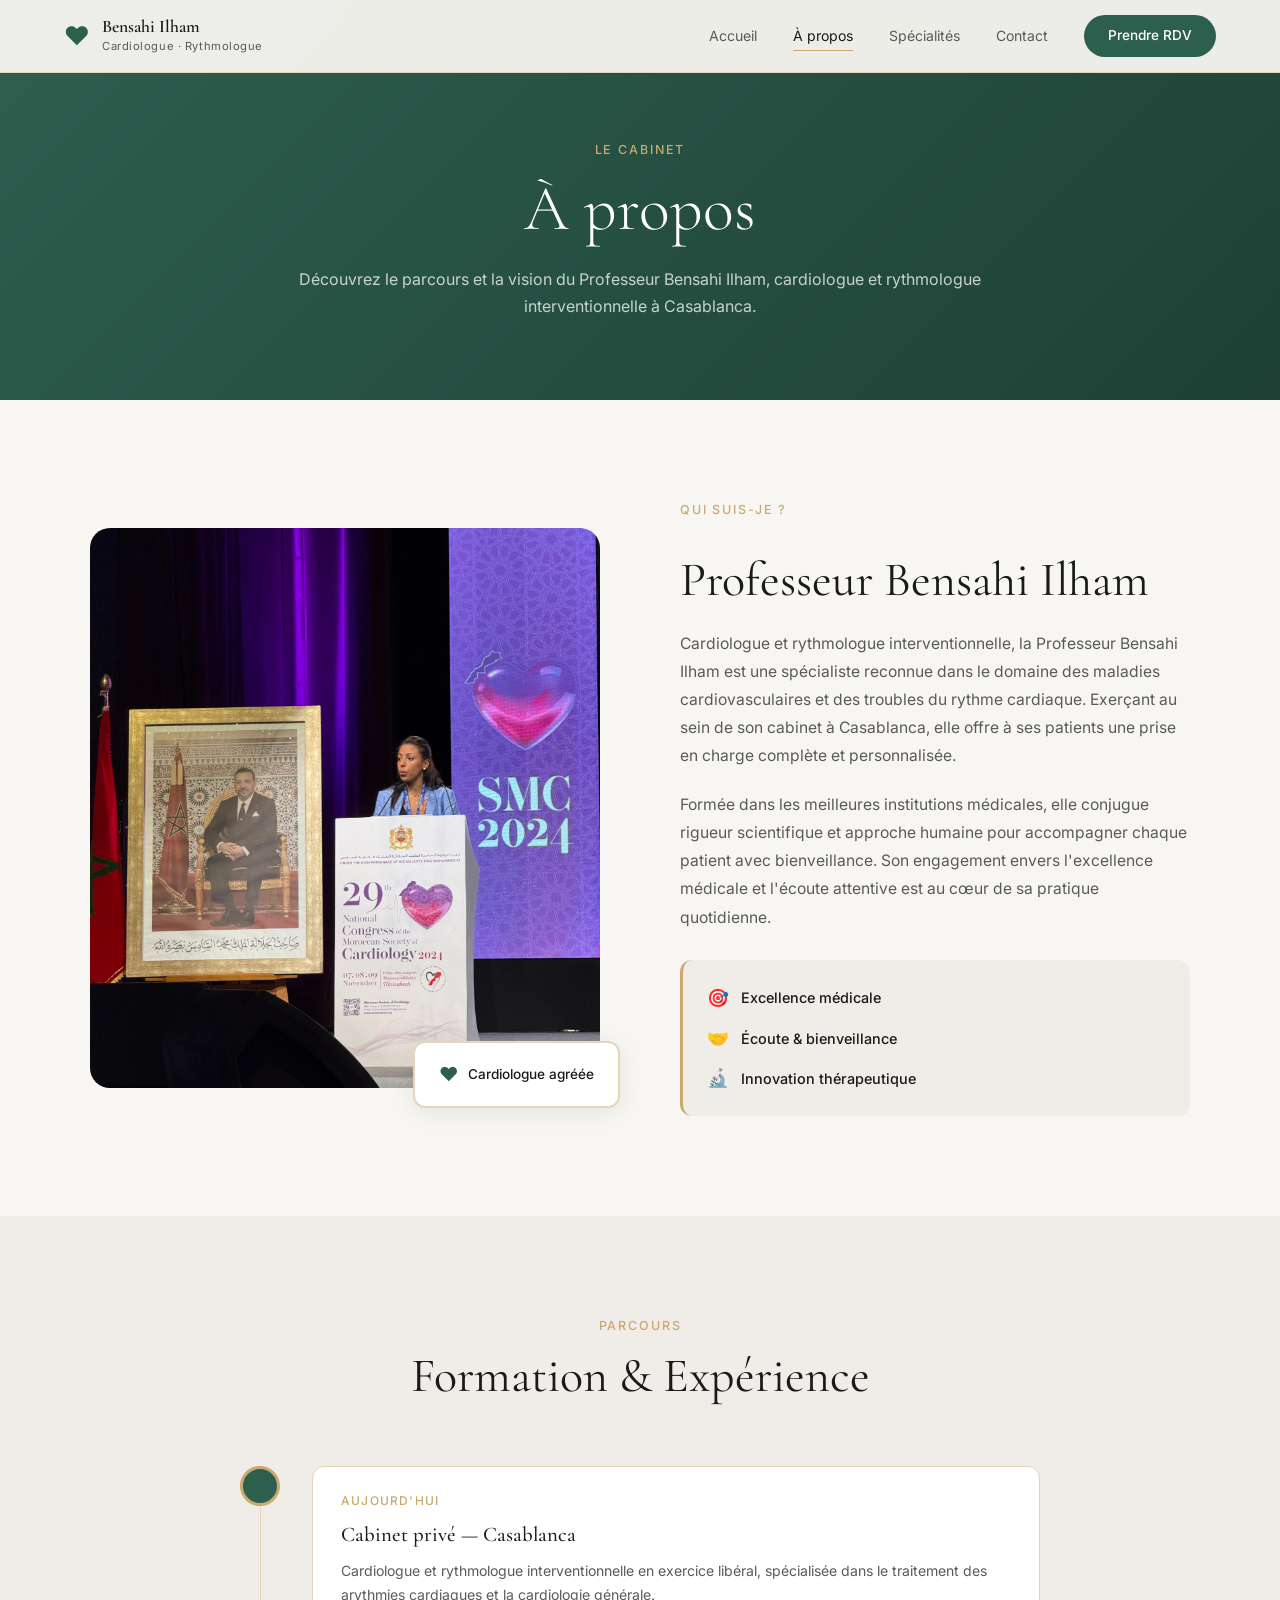
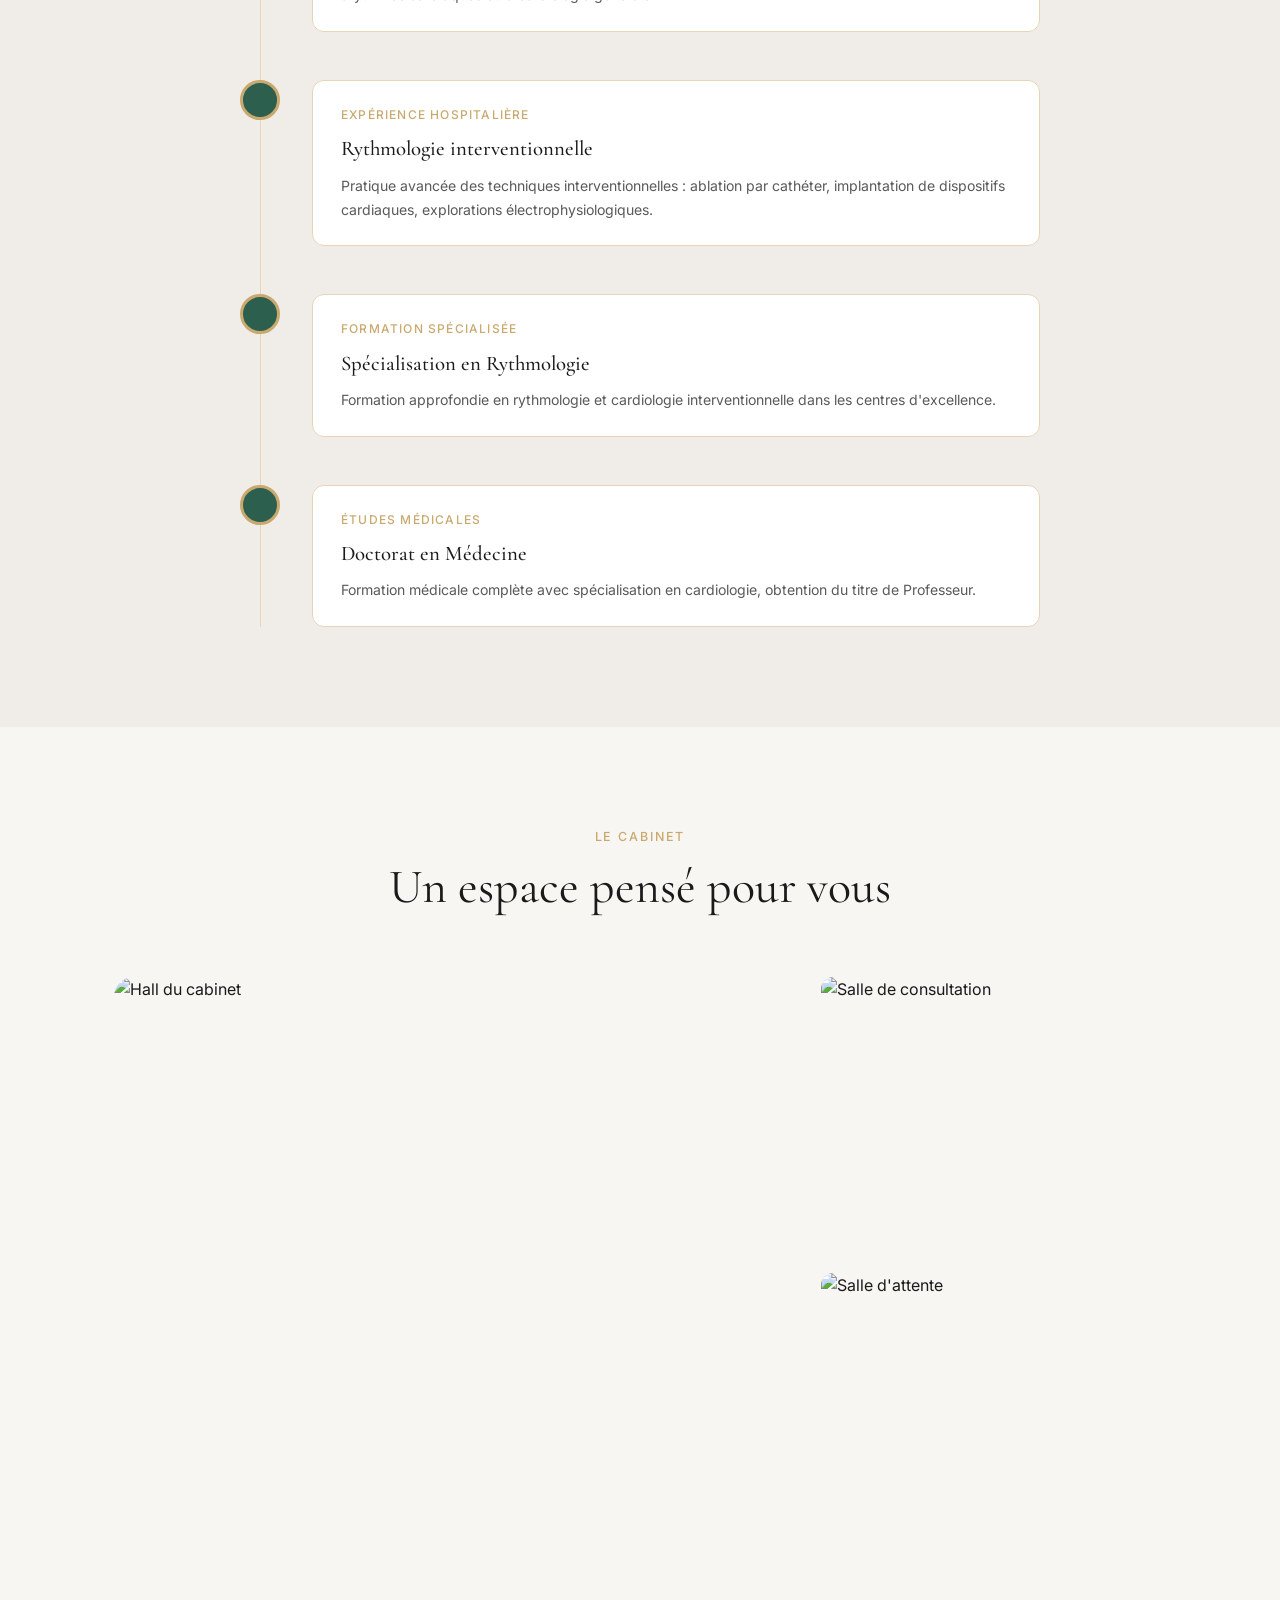
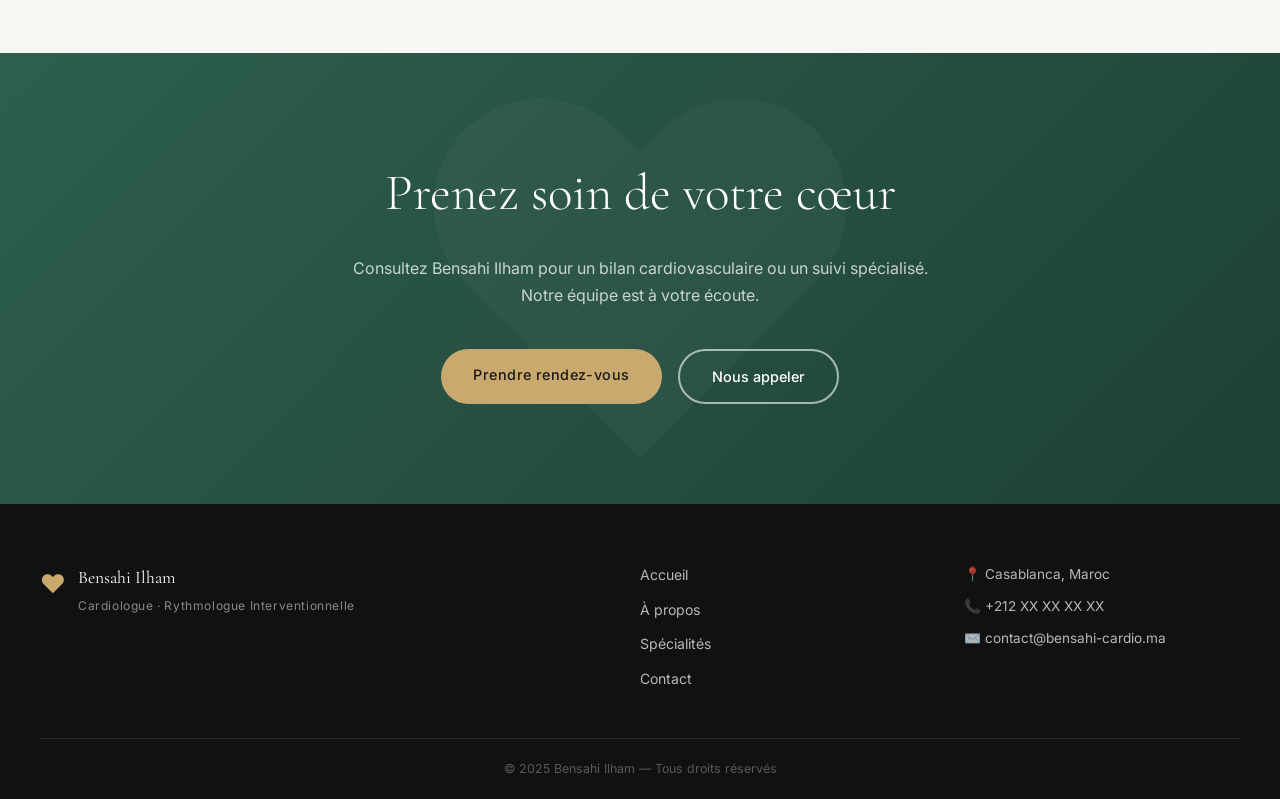
==== a-propos.html @ ab6144dd "Ajout de la section à propos, avec les photo qui vont avec" ====
<!DOCTYPE html>
<html lang="fr">
<head>
    <meta charset="UTF-8">
    <meta name="viewport" content="width=device-width, initial-scale=1.0">
    <title>À propos — Bensahi Ilham</title>
    <link rel="stylesheet" href="style.css">
    <link rel="stylesheet" href="a-propos.css">
    <link href="https://fonts.googleapis.com/css2?family=Cormorant+Garamond:wght@300;400;500;600&family=Inter:wght@300;400;500&display=swap" rel="stylesheet">
</head>
<body>

    <header class="header" id="header">
        <div class="nav-container">
            <div class="logo">
                <span class="logo-icon">♥</span>
                <div class="logo-text">
                    <span class="logo-title">Bensahi Ilham</span>
                    <span class="logo-subtitle">Cardiologue · Rythmologue</span>
                </div>
            </div>
            <nav class="nav">
                <a href="index.html" class="nav-link">Accueil</a>
                <a href="a-propos.html" class="nav-link active">À propos</a>
                <a href="specialites.html" class="nav-link">Spécialités</a>
                <a href="contact.html" class="nav-link">Contact</a>
                <a href="contact.html" class="nav-btn">Prendre RDV</a>
            </nav>
            <button class="burger" id="burger" aria-label="Menu">
                <span></span><span></span><span></span>
            </button>
        </div>
        <div class="mobile-menu" id="mobileMenu">
            <a href="index.html" class="mobile-link">Accueil</a>
            <a href="a-propos.html" class="mobile-link">À propos</a>
            <a href="specialites.html" class="mobile-link">Spécialités</a>
            <a href="contact.html" class="mobile-link">Contact</a>
            <a href="contact.html" class="mobile-link mobile-rdv">Prendre RDV</a>
        </div>
    </header>


    <section class="page-hero">
        <div class="page-hero-content">
            <p class="section-eyebrow">Le cabinet</p>
            <h1 class="page-hero-title">À propos</h1>
            <p class="page-hero-desc">Découvrez le parcours et la vision du Professeur Bensahi Ilham, cardiologue et rythmologue interventionnelle à Casablanca.</p>
        </div>
    </section>


    <section class="presentation">
        <div class="presentation-container">
            <div class="presentation-img">
                <img src="images/professeur-2.jpeg" alt="Professeur Bensahi Ilham" class="portrait-img">
                <div class="about-badge">
                    <span class="badge-icon">♥</span>
                    <span>Cardiologue agréée</span>
                </div>
            </div>
            <div class="presentation-content">
                <p class="section-eyebrow">Qui suis-je ?</p>
                <h2 class="section-title">Professeur Bensahi Ilham</h2>
                <p class="presentation-text">Cardiologue et rythmologue interventionnelle, la Professeur Bensahi Ilham est une spécialiste reconnue dans le domaine des maladies cardiovasculaires et des troubles du rythme cardiaque. Exerçant au sein de son cabinet à Casablanca, elle offre à ses patients une prise en charge complète et personnalisée.</p>
                <p class="presentation-text">Formée dans les meilleures institutions médicales, elle conjugue rigueur scientifique et approche humaine pour accompagner chaque patient avec bienveillance. Son engagement envers l'excellence médicale et l'écoute attentive est au cœur de sa pratique quotidienne.</p>
                <div class="presentation-values">
                    <div class="value-item">
                        <span class="value-icon">🎯</span>
                        <span>Excellence médicale</span>
                    </div>
                    <div class="value-item">
                        <span class="value-icon">🤝</span>
                        <span>Écoute & bienveillance</span>
                    </div>
                    <div class="value-item">
                        <span class="value-icon">🔬</span>
                        <span>Innovation thérapeutique</span>
                    </div>
                </div>
            </div>
        </div>
    </section>


    <section class="parcours">
        <div class="parcours-container">
            <div class="section-header">
                <p class="section-eyebrow">Parcours</p>
                <h2 class="section-title">Formation & Expérience</h2>
            </div>
            <div class="timeline">
                <div class="timeline-item">
                    <div class="timeline-dot"></div>
                    <div class="timeline-content">
                        <span class="timeline-date">Aujourd'hui</span>
                        <h3 class="timeline-title">Cabinet privé — Casablanca</h3>
                        <p class="timeline-text">Cardiologue et rythmologue interventionnelle en exercice libéral, spécialisée dans le traitement des arythmies cardiaques et la cardiologie générale.</p>
                    </div>
                </div>
                <div class="timeline-item">
                    <div class="timeline-dot"></div>
                    <div class="timeline-content">
                        <span class="timeline-date">Expérience hospitalière</span>
                        <h3 class="timeline-title">Rythmologie interventionnelle</h3>
                        <p class="timeline-text">Pratique avancée des techniques interventionnelles : ablation par cathéter, implantation de dispositifs cardiaques, explorations électrophysiologiques.</p>
                    </div>
                </div>
                <div class="timeline-item">
                    <div class="timeline-dot"></div>
                    <div class="timeline-content">
                        <span class="timeline-date">Formation spécialisée</span>
                        <h3 class="timeline-title">Spécialisation en Rythmologie</h3>
                        <p class="timeline-text">Formation approfondie en rythmologie et cardiologie interventionnelle dans les centres d'excellence.</p>
                    </div>
                </div>
                <div class="timeline-item">
                    <div class="timeline-dot"></div>
                    <div class="timeline-content">
                        <span class="timeline-date">Études médicales</span>
                        <h3 class="timeline-title">Doctorat en Médecine</h3>
                        <p class="timeline-text">Formation médicale complète avec spécialisation en cardiologie, obtention du titre de Professeur.</p>
                    </div>
                </div>
            </div>
        </div>
    </section>


    <section class="galerie-apropos">
        <div class="section-header">
            <p class="section-eyebrow">Le cabinet</p>
            <h2 class="section-title">Un espace pensé pour vous</h2>
        </div>
        <div class="galerie-apropos-grid">
            <img src="images/hall.jpg" alt="Hall du cabinet" class="gal-apropos-img gal-apropos-main">
            <img src="images/etage.jpg" alt="Salle de consultation" class="gal-apropos-img">
            <img src="images/attente.jpg" alt="Salle d'attente" class="gal-apropos-img">
        </div>
    </section>


    <section class="cta-section">
        <div class="cta-content">
            <h2 class="cta-title">Prenez soin de votre cœur</h2>
            <p class="cta-text">Consultez Bensahi Ilham pour un bilan cardiovasculaire ou un suivi spécialisé. Notre équipe est à votre écoute.</p>
            <div class="cta-actions">
                <a href="contact.html" class="btn-primary">Prendre rendez-vous</a>
                <a href="tel:+212XXXXXXXX" class="btn-outline">Nous appeler</a>
            </div>
        </div>
    </section>


    <footer class="footer">
        <div class="footer-container">
            <div class="footer-brand">
                <span class="logo-icon">♥</span>
                <div>
                    <span class="footer-title">Bensahi Ilham</span>
                    <span class="footer-subtitle">Cardiologue · Rythmologue Interventionnelle</span>
                </div>
            </div>
            <div class="footer-links">
                <a href="index.html">Accueil</a>
                <a href="a-propos.html">À propos</a>
                <a href="specialites.html">Spécialités</a>
                <a href="contact.html">Contact</a>
            </div>
            <div class="footer-contact">
                <p>📍 Casablanca, Maroc</p>
                <p>📞 +212 XX XX XX XX</p>
                <p>✉️ contact@bensahi-cardio.ma</p>
            </div>
        </div>
        <div class="footer-bottom">
            <p>© 2025 Bensahi Ilham — Tous droits réservés</p>
        </div>
    </footer>

    <script src="script.js"></script>
</body>
</html>
---- style.css ----
:root {
    --blanc: #F8F6F2;
    --vert: #2D5F4F;
    --vert-clair: #3D7A66;
    --or: #C9A96E;
    --or-clair: #E8D5B7;
    --bois: #D4B896;
    --texte: #1A1A1A;
    --texte-doux: #5A5A5A;
    --gris-placeholder: #D0CECA;
    --blanc-pur: #FFFFFF;

    --font-display: 'Cormorant Garamond', Georgia, serif;
    --font-body: 'Inter', sans-serif;

    --radius: 12px;
    --radius-lg: 20px;
    --shadow: 0 4px 24px rgba(0,0,0,0.08);
    --shadow-lg: 0 8px 40px rgba(0,0,0,0.12);
    --transition: 0.3s ease;
}

*, *::before, *::after {
    margin: 0;
    padding: 0;
    box-sizing: border-box;
}

html { scroll-behavior: smooth; }

body {
    font-family: var(--font-body);
    background-color: var(--blanc);
    color: var(--texte);
    line-height: 1.6;
}

a { text-decoration: none; color: inherit; }
img { max-width: 100%; display: block; }


.img-placeholder {
    background-color: var(--gris-placeholder);
    display: flex;
    flex-direction: column;
    align-items: center;
    justify-content: center;
    gap: 10px;
    color: #888;
    font-size: 0.85rem;
    border-radius: var(--radius);
    border: 2px dashed #bbb;
}
.placeholder-icon { font-size: 2rem; opacity: 0.5; }


.btn-primary {
    display: inline-block;
    background-color: var(--vert);
    color: var(--blanc-pur);
    padding: 14px 32px;
    border-radius: 50px;
    font-size: 0.9rem;
    font-weight: 500;
    letter-spacing: 0.03em;
    transition: background-color var(--transition), transform var(--transition);
}
.btn-primary:hover { background-color: var(--vert-clair); transform: translateY(-2px); }

.btn-secondary {
    display: inline-block;
    color: var(--vert);
    padding: 14px 32px;
    border-radius: 50px;
    font-size: 0.9rem;
    font-weight: 500;
    border: 2px solid var(--vert);
    transition: all var(--transition);
}
.btn-secondary:hover { background-color: var(--vert); color: var(--blanc-pur); transform: translateY(-2px); }

.btn-outline {
    display: inline-block;
    color: var(--blanc-pur);
    padding: 14px 32px;
    border-radius: 50px;
    font-size: 0.9rem;
    font-weight: 500;
    border: 2px solid rgba(255,255,255,0.6);
    transition: all var(--transition);
}
.btn-outline:hover { background-color: rgba(255,255,255,0.15); transform: translateY(-2px); }


.section-eyebrow {
    font-size: 0.78rem;
    font-weight: 500;
    letter-spacing: 0.15em;
    text-transform: uppercase;
    color: var(--or);
    margin-bottom: 12px;
}
.section-title {
    font-family: var(--font-display);
    font-size: clamp(2rem, 4vw, 3rem);
    font-weight: 400;
    color: var(--texte);
    line-height: 1.2;
}
.section-header { text-align: center; margin-bottom: 60px; }


.header {
    position: fixed; top: 0; left: 0; right: 0; z-index: 100;
    background-color: rgba(248, 246, 242, 0.95);
    backdrop-filter: blur(10px);
    border-bottom: 1px solid var(--or-clair);
    transition: box-shadow var(--transition);
}
.header.scrolled { box-shadow: var(--shadow); }
.nav-container {
    max-width: 1200px; margin: 0 auto; padding: 0 24px;
    height: 72px; display: flex; align-items: center; justify-content: space-between;
}
.logo { display: flex; align-items: center; gap: 12px; }
.logo-icon { font-size: 1.6rem; color: var(--vert); }
.logo-text { display: flex; flex-direction: column; }
.logo-title { font-family: var(--font-display); font-size: 1.1rem; font-weight: 600; color: var(--texte); line-height: 1.2; }
.logo-subtitle { font-size: 0.7rem; color: var(--texte-doux); letter-spacing: 0.05em; }
.nav { display: flex; align-items: center; gap: 36px; }
.nav-link { font-size: 0.88rem; color: var(--texte-doux); transition: color var(--transition); position: relative; }
.nav-link::after {
    content: ''; position: absolute; bottom: -4px; left: 0; right: 0;
    height: 1px; background-color: var(--or); transform: scaleX(0); transition: transform var(--transition);
}
.nav-link:hover, .nav-link.active { color: var(--texte); }
.nav-link:hover::after, .nav-link.active::after { transform: scaleX(1); }
.nav-btn {
    background-color: var(--vert); color: var(--blanc-pur);
    padding: 10px 24px; border-radius: 50px; font-size: 0.85rem; font-weight: 500;
    transition: background-color var(--transition);
}
.nav-btn:hover { background-color: var(--vert-clair); }
.burger { display: none; flex-direction: column; gap: 5px; background: none; border: none; cursor: pointer; padding: 4px; }
.burger span { display: block; width: 24px; height: 2px; background-color: var(--texte); border-radius: 2px; transition: all var(--transition); }
.mobile-menu { display: none; flex-direction: column; padding: 16px 24px 24px; border-top: 1px solid var(--or-clair); background-color: var(--blanc); }
.mobile-menu.open { display: flex; }
.mobile-link { padding: 14px 0; font-size: 1rem; color: var(--texte); border-bottom: 1px solid var(--or-clair); }
.mobile-rdv { margin-top: 16px; background-color: var(--vert); color: var(--blanc-pur) !important; text-align: center; padding: 14px !important; border-radius: 50px; border-bottom: none !important; }


.hero {
    min-height: 100vh; padding: 120px 24px 80px;
    max-width: 1200px; margin: 0 auto;
    display: grid; grid-template-columns: 1fr 1fr; align-items: center; gap: 60px;
}
.hero-eyebrow { font-size: 0.78rem; font-weight: 500; letter-spacing: 0.15em; text-transform: uppercase; color: var(--or); margin-bottom: 20px; }
.hero-title { font-family: var(--font-display); font-size: clamp(2.8rem, 5vw, 4.5rem); font-weight: 300; line-height: 1.1; color: var(--texte); margin-bottom: 24px; }
.hero-title em { font-style: italic; color: var(--vert); }
.hero-desc { font-size: 1rem; color: var(--texte-doux); line-height: 1.7; max-width: 480px; margin-bottom: 36px; }
.hero-actions { display: flex; gap: 16px; flex-wrap: wrap; }
.hero-visual { position: relative; }


.stats { background-color: var(--vert); padding: 48px 24px; }
.stats-container { max-width: 900px; margin: 0 auto; display: flex; align-items: center; justify-content: space-between; flex-wrap: wrap; gap: 32px; }
.stat-item { display: flex; flex-direction: column; align-items: center; text-align: center; flex: 1; min-width: 120px; }
.stat-number { font-family: var(--font-display); font-size: 3rem; font-weight: 300; color: var(--or); line-height: 1; }
.stat-label { font-size: 0.8rem; color: rgba(255,255,255,0.75); margin-top: 8px; letter-spacing: 0.05em; }
.stat-divider { width: 1px; height: 60px; background-color: rgba(255,255,255,0.2); }


.about-preview { max-width: 1200px; margin: 100px auto; padding: 0 24px; display: grid; grid-template-columns: 1fr 1fr; align-items: center; gap: 80px; }
.about-img { position: relative; }
.about-badge {
    position: absolute; bottom: -20px; right: -20px;
    background-color: var(--blanc-pur); border: 2px solid var(--or-clair);
    border-radius: var(--radius); padding: 16px 24px;
    display: flex; align-items: center; gap: 10px;
    box-shadow: var(--shadow); font-size: 0.85rem; font-weight: 500;
}
.badge-icon { font-size: 1.2rem; color: var(--vert); }
.about-content { display: flex; flex-direction: column; gap: 20px; }
.about-text { font-size: 0.98rem; color: var(--texte-doux); line-height: 1.8; }


.specialites-preview { background-color: #F0EDE8; padding: 100px 24px; }
.specialites-preview .section-header { max-width: 1200px; margin: 0 auto 60px; text-align: center; }
.cards-grid { max-width: 1200px; margin: 0 auto; display: grid; grid-template-columns: repeat(3, 1fr); gap: 28px; }
.card { background-color: var(--blanc-pur); border-radius: var(--radius-lg); padding: 40px 32px; display: flex; flex-direction: column; gap: 16px; transition: transform var(--transition), box-shadow var(--transition); border: 1px solid transparent; }
.card:hover { transform: translateY(-6px); box-shadow: var(--shadow-lg); }
.card-featured { background-color: var(--vert); color: var(--blanc-pur); }
.card-featured .card-text { color: rgba(255,255,255,0.8); }
.card-featured .card-link { color: var(--or); }
.card-icon { font-size: 2rem; }
.card-title { font-family: var(--font-display); font-size: 1.4rem; font-weight: 500; }
.card-text { font-size: 0.9rem; color: var(--texte-doux); line-height: 1.7; flex: 1; }
.card-link { font-size: 0.85rem; font-weight: 500; color: var(--vert); transition: color var(--transition); }
.card-link:hover { color: var(--or); }


.galerie { max-width: 1200px; margin: 100px auto; padding: 0 24px; }
.galerie-grid { display: grid; grid-template-columns: 2fr 1fr; grid-template-rows: 240px 240px; gap: 16px; }
.gal-main { grid-row: 1 / 3; border-radius: var(--radius-lg); }
.gal-small { border-radius: var(--radius); }


.cta-section { background: linear-gradient(135deg, var(--vert) 0%, #1E4035 100%); padding: 100px 24px; text-align: center; position: relative; overflow: hidden; }
.cta-section::before { content: '♥'; position: absolute; font-size: 30rem; color: rgba(255,255,255,0.03); top: 50%; left: 50%; transform: translate(-50%, -50%); pointer-events: none; }
.cta-content { position: relative; max-width: 600px; margin: 0 auto; }
.cta-title { font-family: var(--font-display); font-size: clamp(2rem, 4vw, 3.2rem); font-weight: 300; color: var(--blanc-pur); margin-bottom: 20px; }
.cta-text { font-size: 1rem; color: rgba(255,255,255,0.75); line-height: 1.7; margin-bottom: 40px; }
.cta-actions { display: flex; gap: 16px; justify-content: center; flex-wrap: wrap; }
.cta-section .btn-primary { background-color: var(--or); color: var(--texte); }
.cta-section .btn-primary:hover { background-color: var(--bois); }


.footer { background-color: #111; color: rgba(255,255,255,0.7); padding: 60px 24px 0; }
.footer-container { max-width: 1200px; margin: 0 auto; display: grid; grid-template-columns: 2fr 1fr 1fr; gap: 48px; padding-bottom: 48px; border-bottom: 1px solid rgba(255,255,255,0.1); }
.footer-brand { display: flex; align-items: flex-start; gap: 12px; }
.footer-brand .logo-icon { font-size: 1.6rem; color: var(--or); }
.footer-title { display: block; font-family: var(--font-display); font-size: 1.1rem; color: var(--blanc-pur); margin-bottom: 4px; }
.footer-subtitle { display: block; font-size: 0.75rem; color: rgba(255,255,255,0.5); letter-spacing: 0.05em; }
.footer-links { display: flex; flex-direction: column; gap: 12px; }
.footer-links a { font-size: 0.88rem; transition: color var(--transition); }
.footer-links a:hover { color: var(--or); }
.footer-contact { display: flex; flex-direction: column; gap: 10px; font-size: 0.85rem; }
.footer-bottom { max-width: 1200px; margin: 0 auto; padding: 20px 0; font-size: 0.78rem; text-align: center; color: rgba(255,255,255,0.3); }


.fade-in { opacity: 0; transform: translateY(24px); transition: opacity 0.6s ease, transform 0.6s ease; }
.fade-in.visible { opacity: 1; transform: translateY(0); }


.hero-img { width: 100%; height: 520px; object-fit: cover; border-radius: var(--radius-lg); }
.portrait-img { width: 100%; height: 560px; object-fit: cover; border-radius: var(--radius-lg); }
.gal-img { width: 100%; height: 100%; object-fit: cover; }


@media (max-width: 992px) {
    .hero { grid-template-columns: 1fr; min-height: auto; padding-top: 100px; text-align: center; }
    .hero-desc { max-width: 100%; }
    .hero-actions { justify-content: center; }
    .hero-img { height: 320px; }
    .about-preview { grid-template-columns: 1fr; gap: 60px; }
    .portrait-img { height: 360px; }
    .about-badge { right: 20px; }
    .cards-grid { grid-template-columns: 1fr; }
    .galerie-grid { grid-template-columns: 1fr; grid-template-rows: auto; }
    .gal-main { grid-row: auto; height: 280px; }
    .gal-small { height: 200px; }
    .footer-container { grid-template-columns: 1fr; gap: 32px; }
    .stat-divider { display: none; }
    .stats-container { justify-content: center; }
}

@media (max-width: 768px) {
    .nav { display: none; }
    .burger { display: flex; }
    .section-title { font-size: 2rem; }
}
---- a-propos.css ----
.page-hero {
    background: linear-gradient(135deg, var(--vert) 0%, #1E4035 100%);
    padding: 140px 24px 80px;
    text-align: center;
}

.page-hero-content {
    max-width: 700px;
    margin: 0 auto;
}

.page-hero .section-eyebrow {
    color: var(--or);
}

.page-hero-title {
    font-family: var(--font-display);
    font-size: clamp(2.5rem, 5vw, 4rem);
    font-weight: 300;
    color: var(--blanc-pur);
    margin-bottom: 20px;
    line-height: 1.15;
}

.page-hero-desc {
    font-size: 1rem;
    color: rgba(255,255,255,0.75);
    line-height: 1.7;
}


.presentation {
    padding: 100px 24px;
    background-color: var(--blanc);
}

.presentation-container {
    max-width: 1100px;
    margin: 0 auto;
    display: grid;
    grid-template-columns: 1fr 1fr;
    gap: 80px;
    align-items: center;
}

.presentation-img {
    position: relative;
}

.presentation-content {
    display: flex;
    flex-direction: column;
    gap: 20px;
}

.presentation-text {
    font-size: 0.98rem;
    color: var(--texte-doux);
    line-height: 1.8;
}

.presentation-values {
    display: flex;
    flex-direction: column;
    gap: 12px;
    margin-top: 8px;
    padding: 24px;
    background-color: #F0EDE8;
    border-radius: var(--radius);
    border-left: 3px solid var(--or);
}

.value-item {
    display: flex;
    align-items: center;
    gap: 12px;
    font-size: 0.9rem;
    font-weight: 500;
    color: var(--texte);
}

.value-icon {
    font-size: 1.1rem;
}


.parcours {
    background-color: #F0EDE8;
    padding: 100px 24px;
}

.parcours-container {
    max-width: 800px;
    margin: 0 auto;
}

.timeline {
    position: relative;
    margin-top: 20px;
}

.timeline::before {
    content: '';
    position: absolute;
    left: 20px;
    top: 0;
    bottom: 0;
    width: 1px;
    background-color: var(--or-clair);
}

.timeline-item {
    display: flex;
    gap: 32px;
    margin-bottom: 48px;
    position: relative;
}

.timeline-item:last-child {
    margin-bottom: 0;
}

.timeline-dot {
    width: 40px;
    height: 40px;
    border-radius: 50%;
    background-color: var(--vert);
    border: 3px solid var(--or);
    flex-shrink: 0;
    z-index: 1;
}

.timeline-content {
    background-color: var(--blanc-pur);
    border-radius: var(--radius);
    padding: 24px 28px;
    flex: 1;
    border: 1px solid var(--or-clair);
}

.timeline-date {
    font-size: 0.75rem;
    font-weight: 500;
    letter-spacing: 0.1em;
    text-transform: uppercase;
    color: var(--or);
    display: block;
    margin-bottom: 8px;
}

.timeline-title {
    font-family: var(--font-display);
    font-size: 1.3rem;
    font-weight: 500;
    color: var(--texte);
    margin-bottom: 8px;
}

.timeline-text {
    font-size: 0.88rem;
    color: var(--texte-doux);
    line-height: 1.7;
}


.galerie-apropos {
    max-width: 1100px;
    margin: 100px auto;
    padding: 0 24px;
}

.galerie-apropos-grid {
    display: grid;
    grid-template-columns: 2fr 1fr;
    grid-template-rows: 280px 280px;
    gap: 16px;
}

.gal-apropos-img {
    width: 100%;
    height: 100%;
    object-fit: cover;
    border-radius: var(--radius);
}

.gal-apropos-main {
    grid-row: 1 / 3;
    border-radius: var(--radius-lg);
}


@media (max-width: 992px) {
    .presentation-container {
        grid-template-columns: 1fr;
        gap: 48px;
    }

    .galerie-apropos-grid {
        grid-template-columns: 1fr;
        grid-template-rows: auto;
    }

    .gal-apropos-main {
        grid-row: auto;
        height: 280px;
    }

    .gal-apropos-img {
        height: 220px;
    }
}

@media (max-width: 768px) {
    .page-hero {
        padding: 120px 24px 60px;
    }

    .timeline::before {
        left: 16px;
    }

    .timeline-dot {
        width: 32px;
        height: 32px;
    }

    .timeline-item {
        gap: 20px;
    }
}
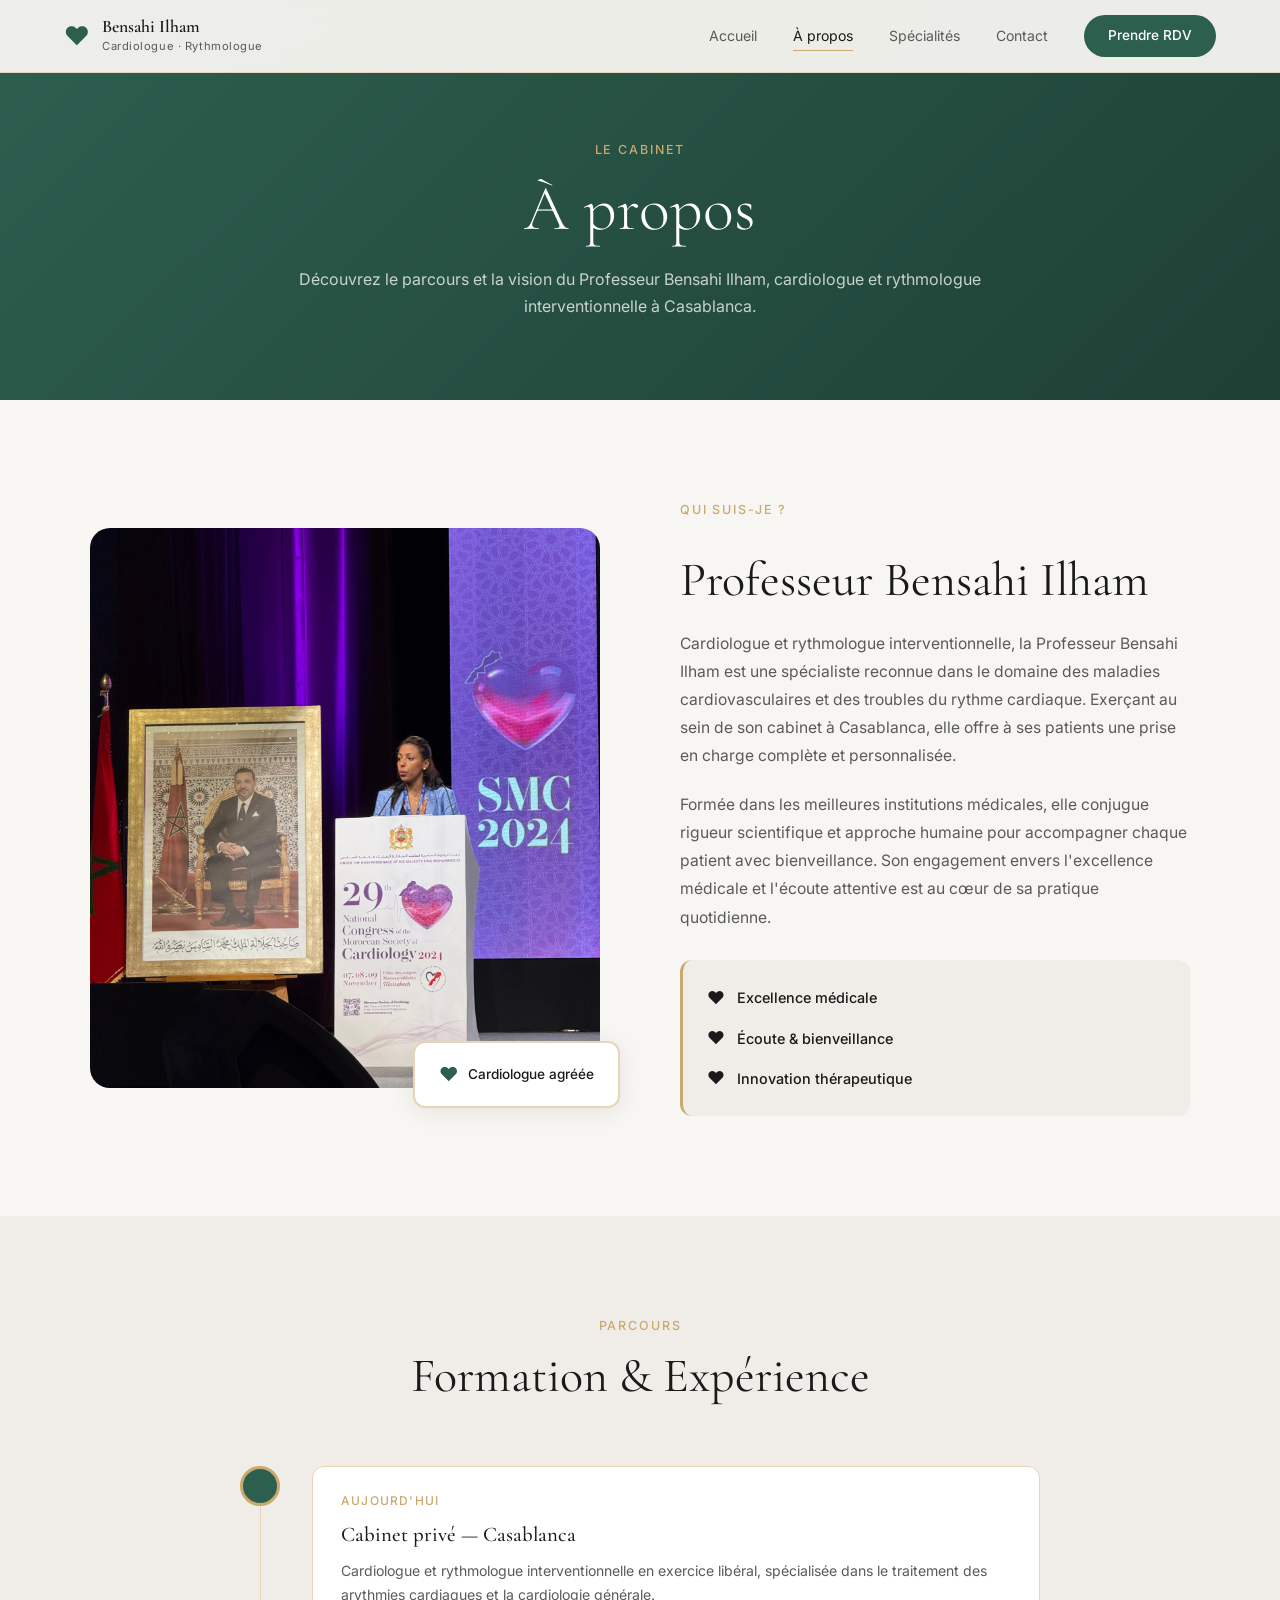
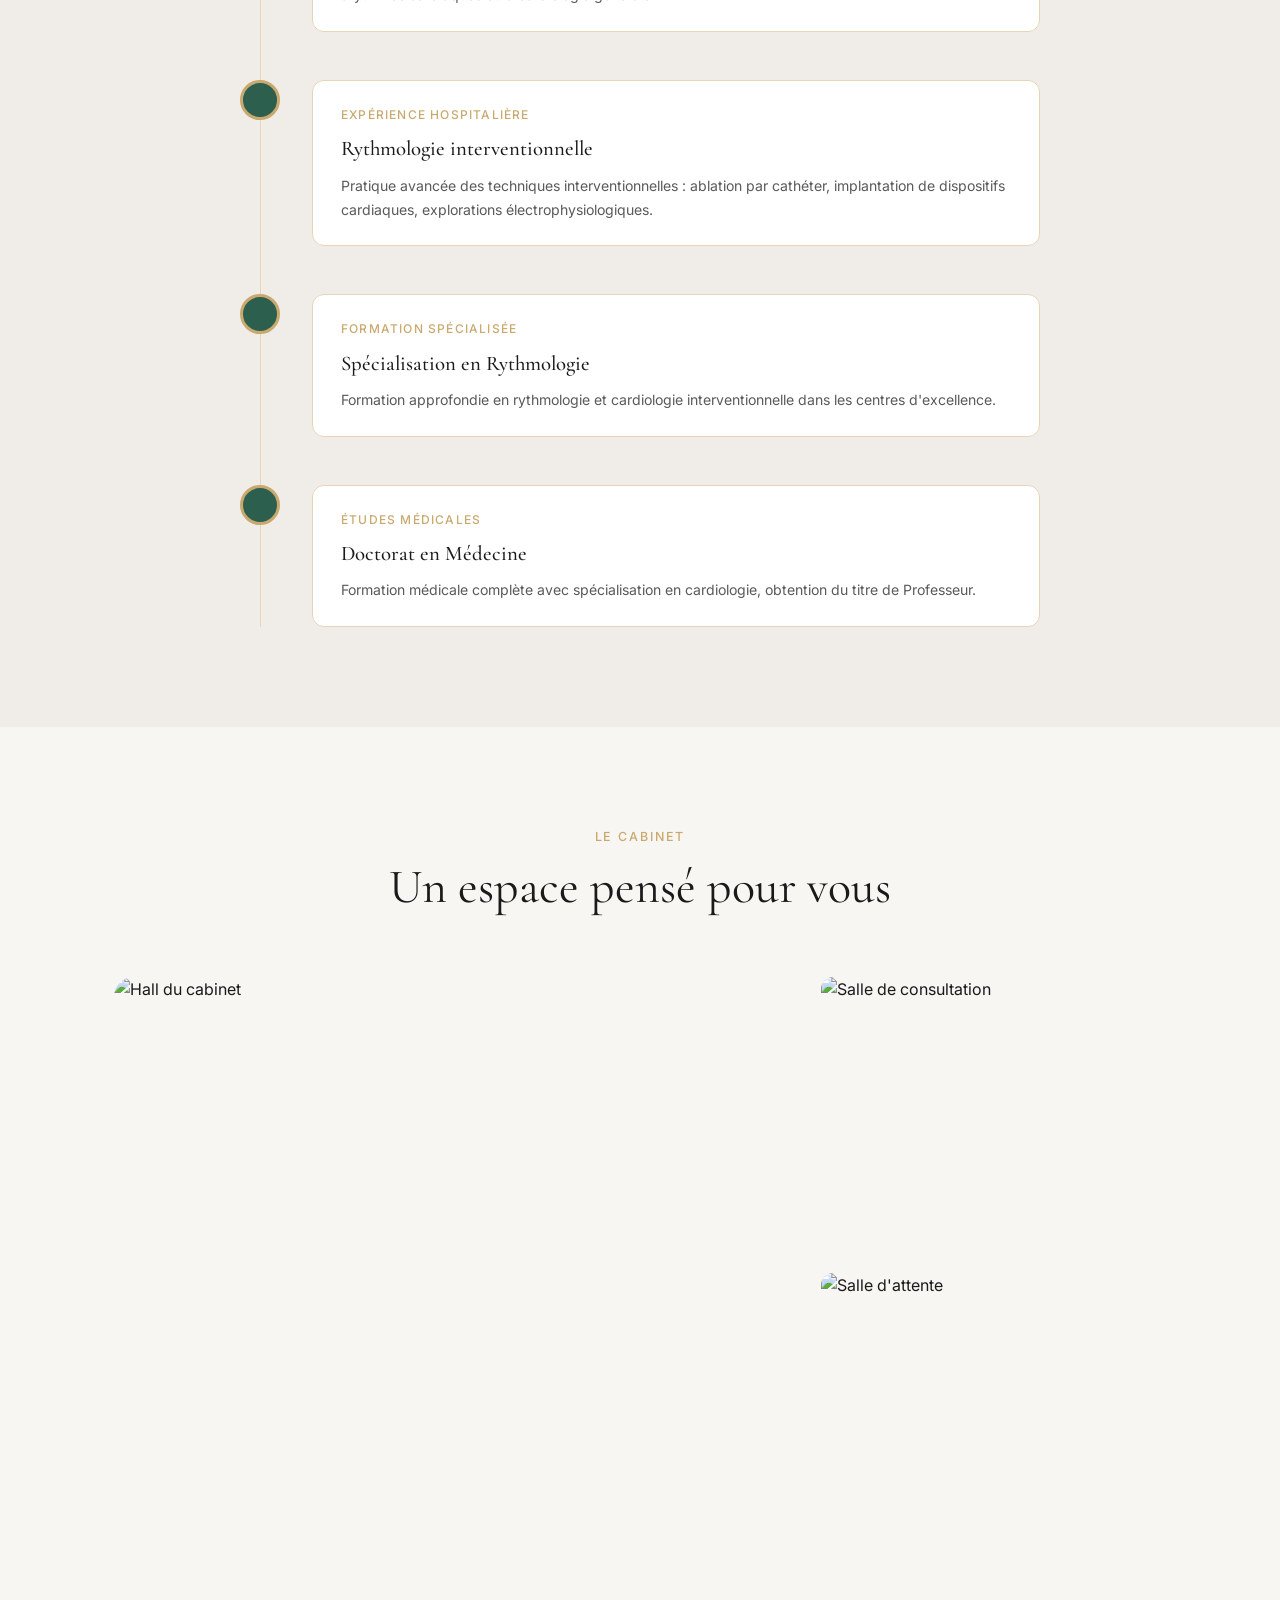
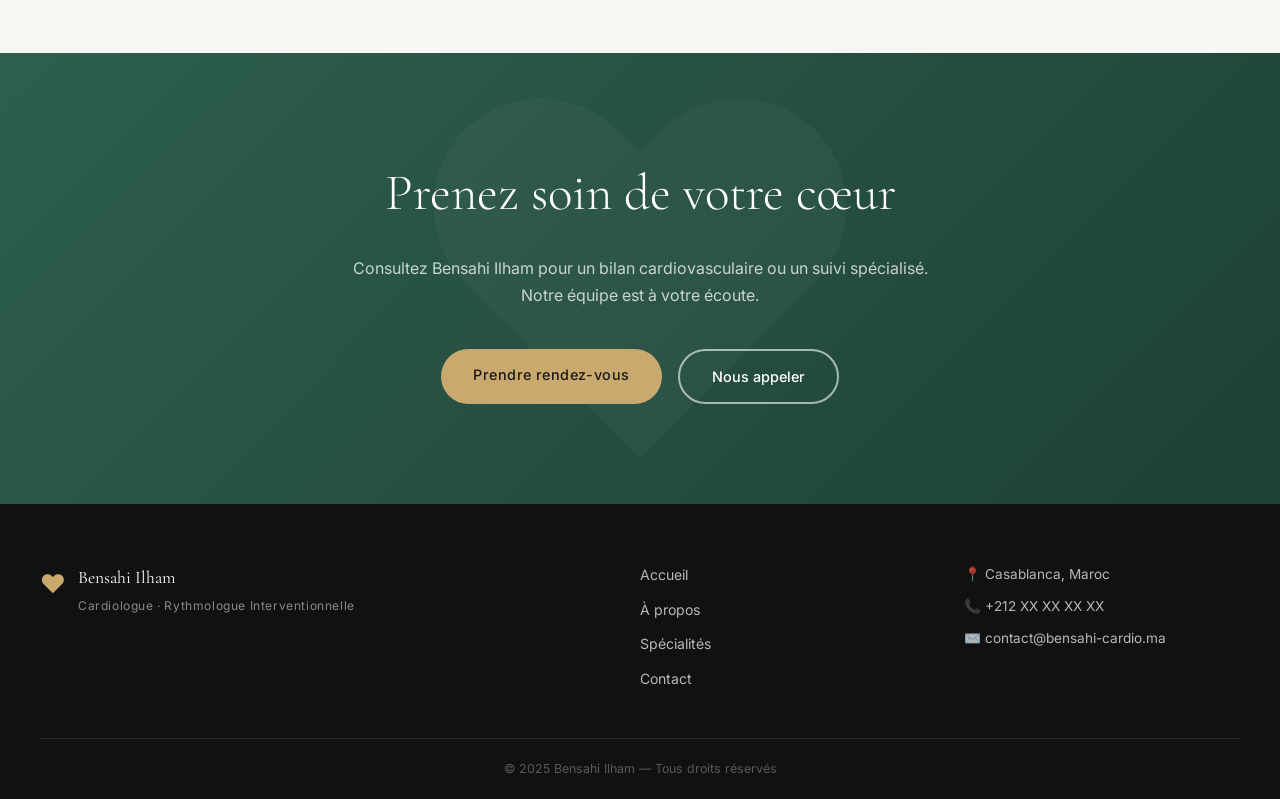
==== commit 87d6c536: "changement d'emojis" ====
--- a/a-propos.html
+++ b/a-propos.html
@@ -65,15 +65,15 @@
                 <p class="presentation-text">Formée dans les meilleures institutions médicales, elle conjugue rigueur scientifique et approche humaine pour accompagner chaque patient avec bienveillance. Son engagement envers l'excellence médicale et l'écoute attentive est au cœur de sa pratique quotidienne.</p>
                 <div class="presentation-values">
                     <div class="value-item">
-                        <span class="value-icon">🎯</span>
+                        <span class="value-icon">♥</span>
                         <span>Excellence médicale</span>
                     </div>
                     <div class="value-item">
-                        <span class="value-icon">🤝</span>
+                        <span class="value-icon">♥</span>
                         <span>Écoute & bienveillance</span>
                     </div>
                     <div class="value-item">
-                        <span class="value-icon">🔬</span>
+                        <span class="value-icon">♥</span>
                         <span>Innovation thérapeutique</span>
                     </div>
                 </div>
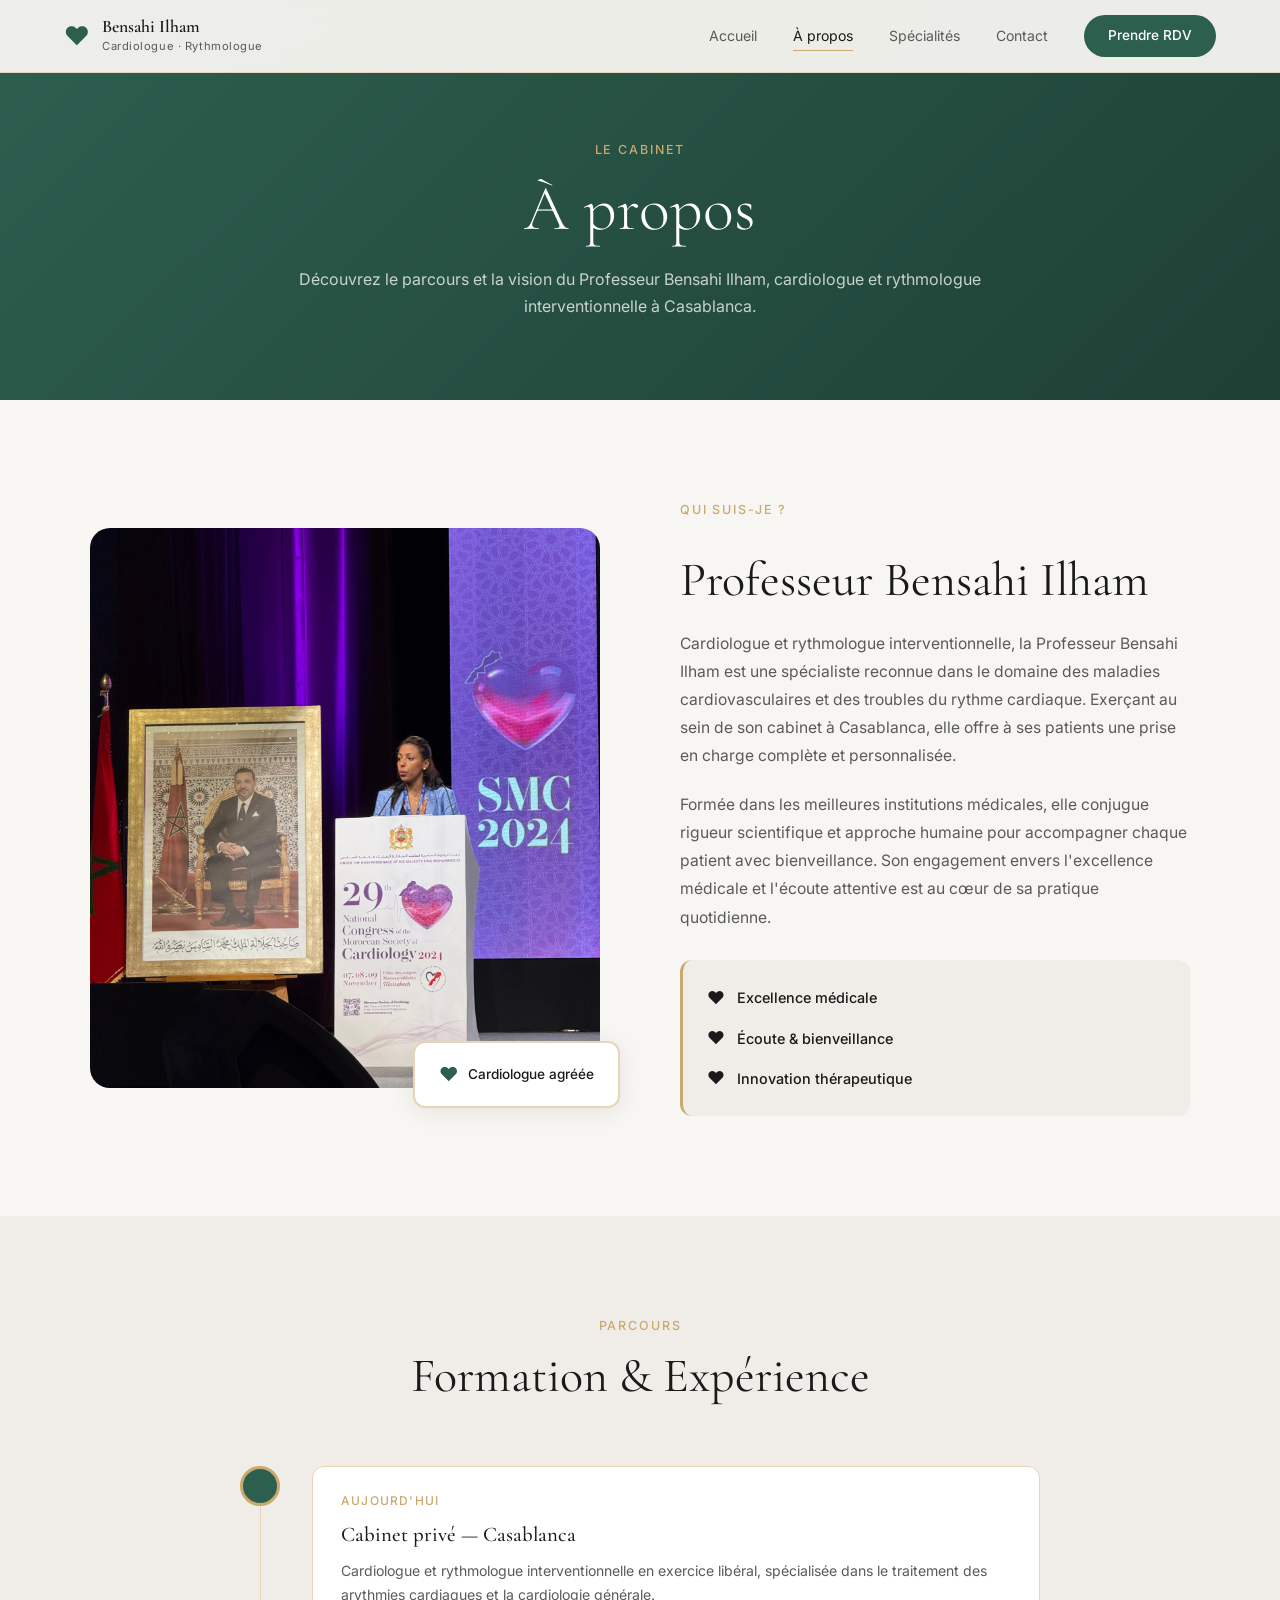
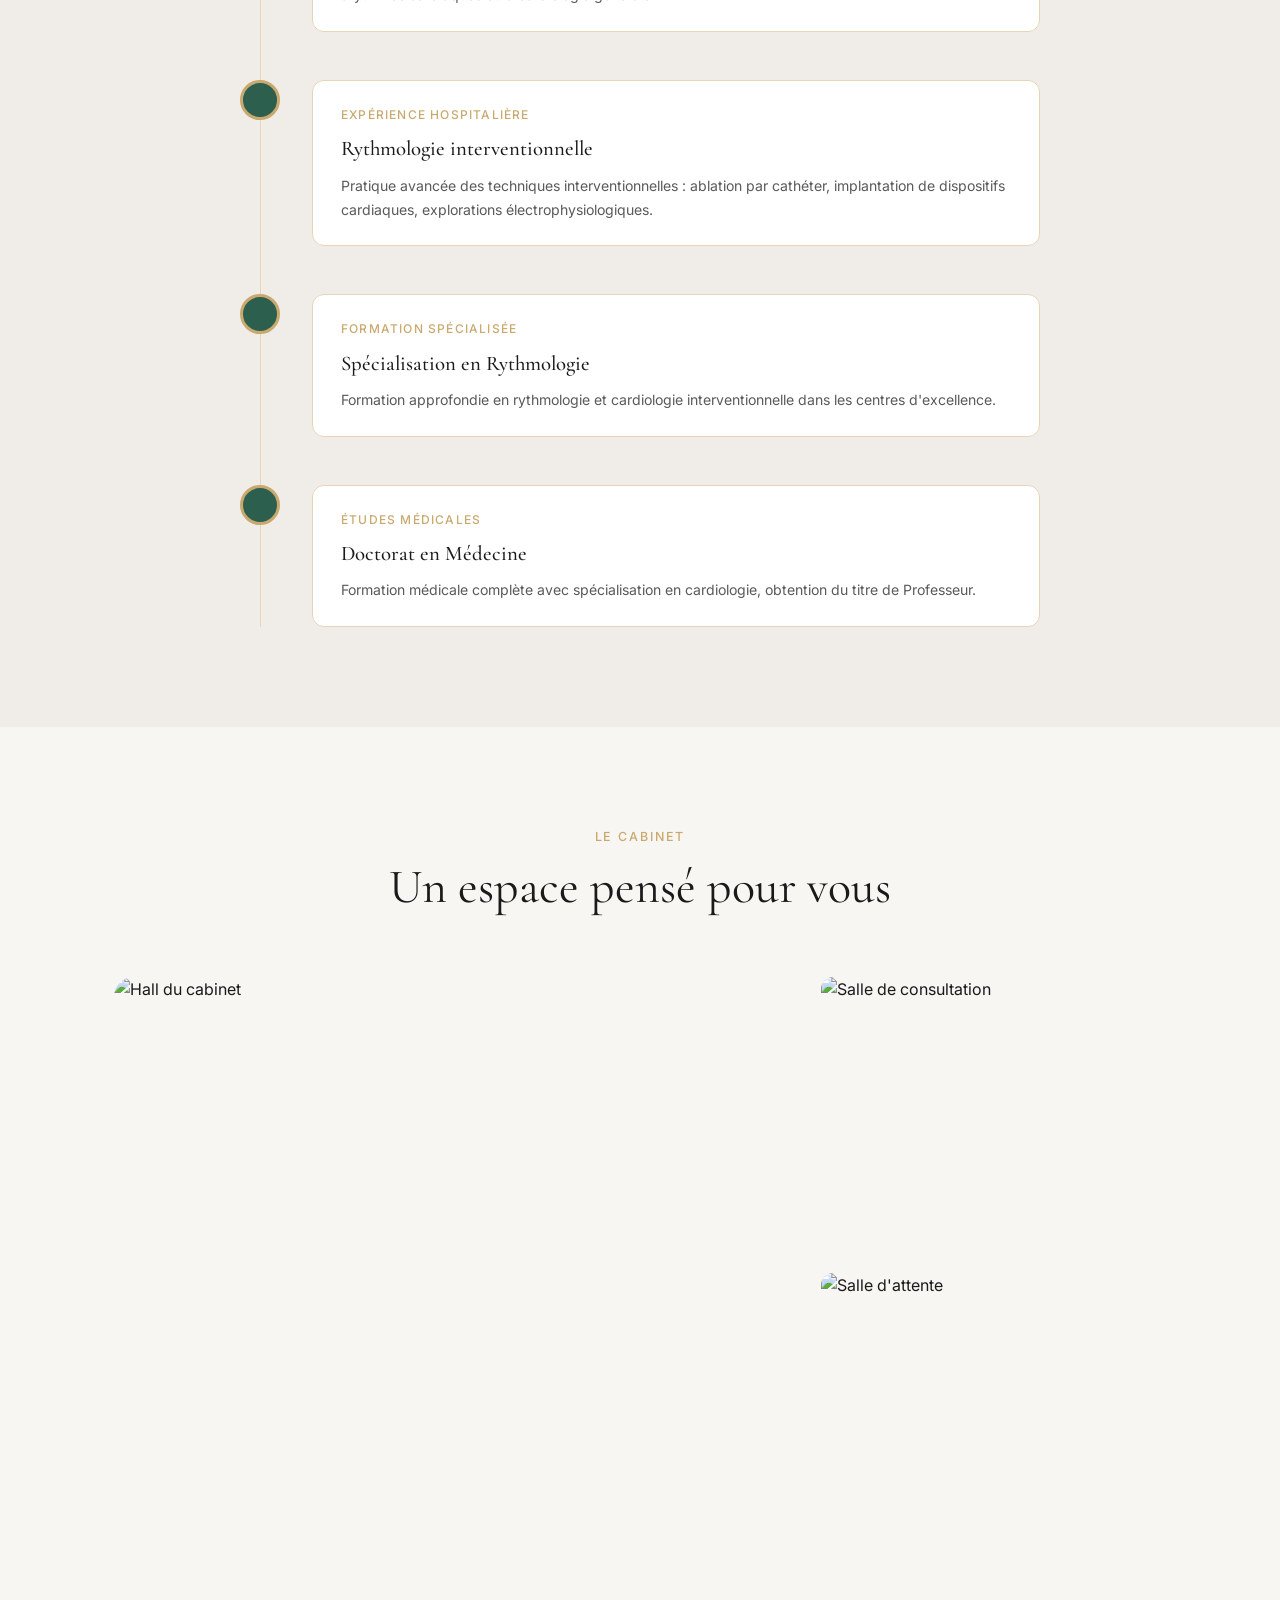
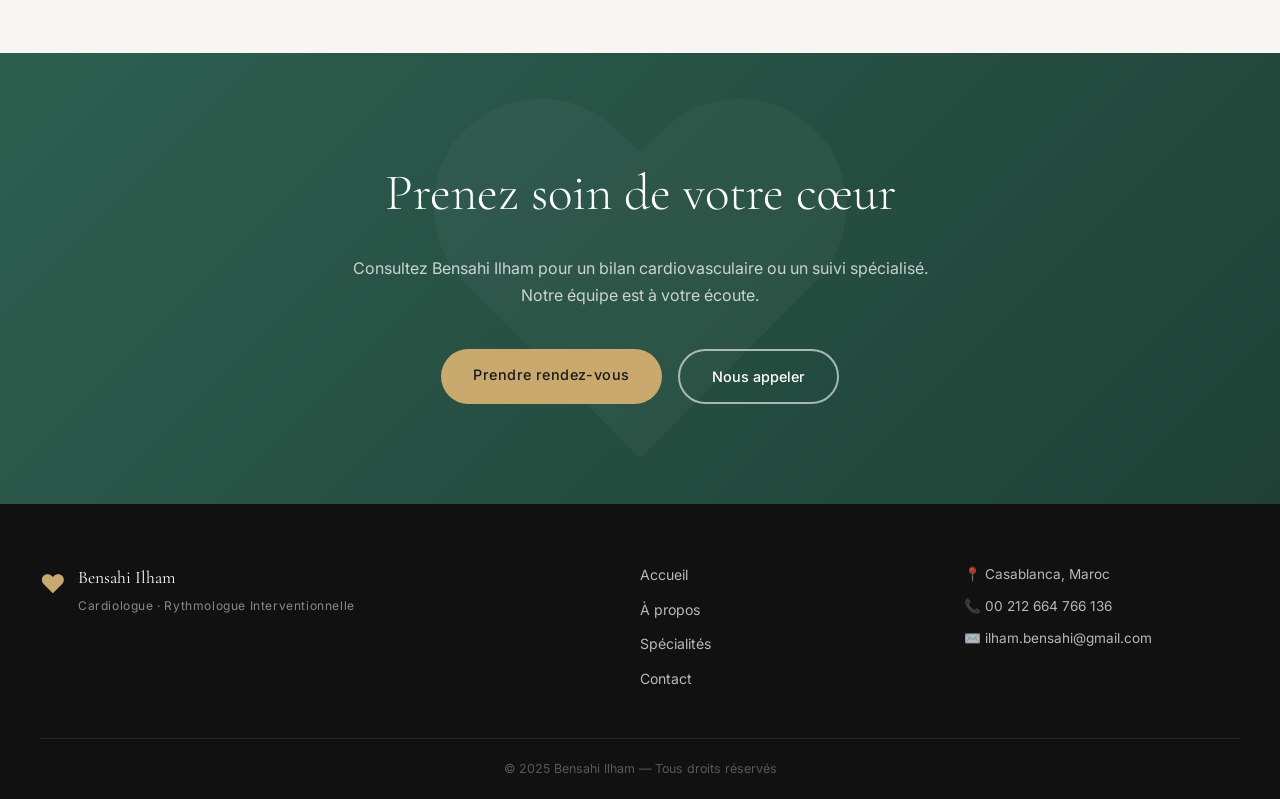
==== commit fb602028: "Ajustement des coordonnées" ====
--- a/a-propos.html
+++ b/a-propos.html
@@ -145,7 +145,7 @@
             <p class="cta-text">Consultez Bensahi Ilham pour un bilan cardiovasculaire ou un suivi spécialisé. Notre équipe est à votre écoute.</p>
             <div class="cta-actions">
                 <a href="contact.html" class="btn-primary">Prendre rendez-vous</a>
-                <a href="tel:+212XXXXXXXX" class="btn-outline">Nous appeler</a>
+                <a href="tel:00 212 664 766 136" class="btn-outline">Nous appeler</a>
             </div>
         </div>
     </section>
@@ -168,8 +168,8 @@
             </div>
             <div class="footer-contact">
                 <p>📍 Casablanca, Maroc</p>
-                <p>📞 +212 XX XX XX XX</p>
-                <p>✉️ contact@bensahi-cardio.ma</p>
+                <p>📞 00 212 664 766 136</p>
+                <p>✉️ ilham.bensahi@gmail.com</p>
             </div>
         </div>
         <div class="footer-bottom">
